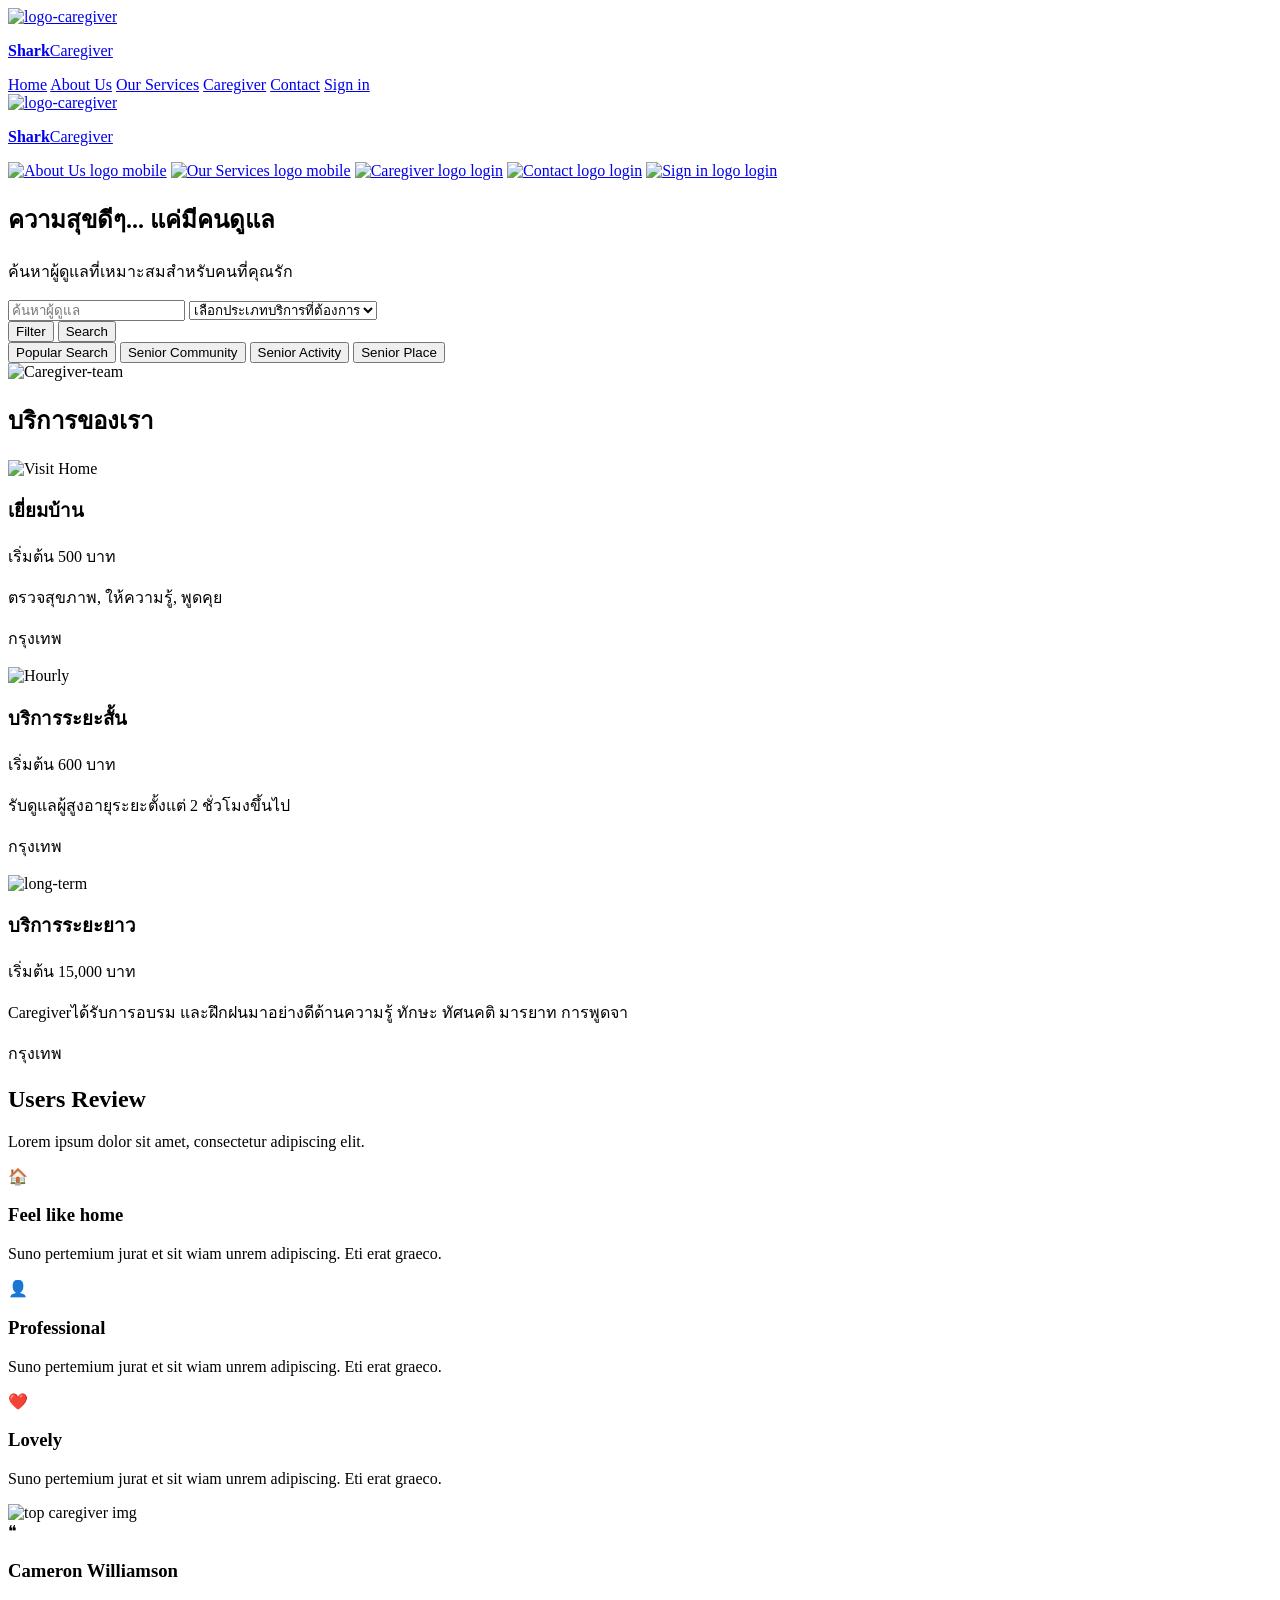
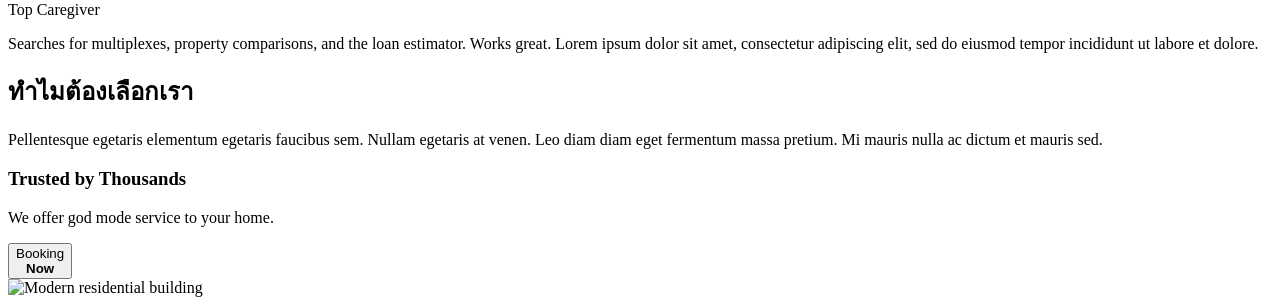
==== index.html @ 6cfd6b4a "link to login page" ====
<!DOCTYPE html>
<html lang="en" class="scroll-smooth">

	<head>
		<meta charset="UTF-8" />
		<title>caregiver services platform</title>
		<meta name="viewport" content="width=device-width, initial-scale=1.0"/>
		        <!--For SEO -->
		<meta name="caregiver" content="caregiver, services, senior care">

                <!-- Google Web Fonts -->
        <link rel="preconnect" href="https://fonts.googleapis.com">
        <link rel="preconnect" href="https://fonts.gstatic.com" crossorigin>
        <link href="https://fonts.googleapis.com/css2?family=Sarabun:ital,wght@0,100;0,200;0,300;0,400;0,500;0,600;0,700;0,800;1,100;1,200;1,300;1,400;1,500;1,600;1,700;1,800&family=Tinos:ital,wght@0,400;0,700;1,400;1,700&display=swap" rel="stylesheet">

        <link rel="stylesheet" type="text/css" href="./style.css" >
        <link rel="stylesheet" type="text/css" href="./style-mobile.css" />

                <!-- For tailwind -->
		<script src="https://cdn.jsdelivr.net/npm/@tailwindcss/browser@4"></script>
	</head>

	<body>

<!-- ***** Header Area Start ***** -->

<!-- Navbar Start -->
     <!-- Desktop Nav bra menu -->
    <header class="menu-desktop">
                <!--  Logo  -->
        <div class="menu-desktop-logo">
            <a href="index.html" class="logo-care">
            <img src="./asstes/images/logo.png" alt="logo-caregiver">
            <p><strong>Shark</strong>Caregiver</p>
        </div>
        </a>
                <!--  Menu List-->
        <div class="menu-desktop-list">
                <a href="#">Home</a>
                <a href="#">About Us</a>
                <a href="#">Our Services</a>
                <a href="#">Caregiver</a>
                <a href="#">Contact</a>
                <a href="#">Sign in</a>
      </div>
    </header>

    <!-- Mobile  Nav bra menu -->
    <header class="menu-mobile">
        <a href="index.html" class="logo-care">
            <img src="./asstes/images/logo.png" alt="logo-caregiver">
            <p><strong>Shark</strong>Caregiver</p>
                <!-- Mobile Menu List-->
        <a href="#"><img src="./asstes/images/comment-alt.svg" alt="About Us logo mobile" /></a>
        <a href="#"><img src="./asstes/images/service.svg" alt="Our Services logo mobile" /></a>
        <a href="#"><img src="./asstes/images/team.svg " alt="Caregiver logo login" /></a>
        <a href="#"><img src="./asstes/images/phone-call.svg " alt="Contact logo login" /></a>
        <a href="login/login.html"><img src="./asstes/images/user 2.svg " alt="Sign in logo login" /></a>

    </header>

<!-- ***** Header Area End ***** -->

<!-- ***** Main Area Start ***** -->

<main>

        <!--hero section -->

<section class="hero-desktop">
    <div class="hero-desktop-content">
        <h1>ความสุขดีๆ... แค่มีคนดูแล</h1>
        <p>ค้นหาผู้ดูแลที่เหมาะสมสำหรับคนที่คุณรัก</p>
            <form class="hero-desktop-form">
                <input type="text" placeholder="ค้นหาผู้ดูแล" />
                <select class="">
                    <option disabled selected>เลือกประเภทบริการที่ต้องการ</option>
                    <option>บริการเยี่ยมบ้านผูู้อายุ</option>
                    <option>แผนดูแลระยะยาว</option>
                    <option>แผนดูแลรายชั่วโมง</option>
                </select>
                <div class="hero-desktop-buttons">
                    <button type="button" class="hero-filter-btn">Filter</button>
                    <button type="submit" class="hero-search-btn">Search</button>
                </div>
            </form>
        <div class="hero-desktop-tab-button">
                <button>Popular Search</button>
                <button>Senior Community</button>
                <button>Senior Activity</button>
                <button>Senior Place</button>
        </div>
    </div>
        <div class="hero-desktop-img">
            <img src="https://thailand.generation.org/wp-content/uploads/2024/08/Final-Senior-care-professtional.png" alt="Caregiver-team" />
        </div>
</section>

    <!-- Our Services -->
<section class="desktop-services-section">
        <div class="desktop-services-container">
            <h2 class="desktop-services-title">บริการของเรา</h2>
                <div class="desktop-services-grid">
                        <!-- Services Card -->
                    <div class="desktop-services-card">
                    <div class="desktop-services-img">
                    <img src="https://www.vnshealth.org/wp-content/smush-webp/2022/05/best-qualities-caregiving-1536x1024.jpg.webp" alt="Visit Home" />
                    </div>
                    <div class="desktop-services-info">
                        <h3>เยี่ยมบ้าน</h3>
                        <p class="price">เริ่มต้น 500 บาท</p>
                        <p class="details">ตรวจสุขภาพ, ให้ความรู้, พูดคุย</p>
                        <p class="location">กรุงเทพ</p>
                    </div>
                </div>
                     <!-- Services Card -->
                <div class="desktop-services-card">
                    <div class="desktop-services-img">
                    <img src="https://bucknerparkwayplace.org/wp-content/uploads/2023/03/What-Are-the-Duties-of-a-Respite-Caregiver.png" alt="Hourly" />
                    </div>
                    <div class="desktop-services-info">
                        <h3>บริการระยะสั้น</h3>
                        <p class="price">เริ่มต้น 600 บาท</p>
                        <p class="details">รับดูแลผู้สูงอายุระยะตั้งแต่ 2 ชั่วโมงขึ้นไป</p>
                        <p class="location">กรุงเทพ</p>
                    </div>
                </div>
                        <!-- Services Card -->
                <div class="desktop-services-card">
                    <div class="desktop-services-img">
                    <img src="https://assets.contenthub.wolterskluwer.com/api/public/content/b18f3052df5143139623db4bf6ba83ad?v=3ec1d82d&t=w768l" alt="long-term" />
                    </div>
                    <div class="desktop-services-info">
                        <h3>บริการระยะยาว</h3>
                        <p class="price">เริ่มต้น 15,000 บาท</p>
                        <p class="details">Caregiverได้รับการอบรม และฝึกฝนมาอย่างดีด้านความรู้ ทักษะ ทัศนคติ มารยาท การพูดจา</p>
                        <p class="location">กรุงเทพ</p>
                    </div>
                </div>

            </div>
        </div>
    </section>

<!-- desktop Review section-->

<section class="desktop-users-rv">
  <div class="desktop-users-rv-container">
    <h2 class="desktop-users-rv-title">Users Review</h2>
    <p class="desktop-users-rv-subtitle">Lorem ipsum dolor sit amet, consectetur adipiscing elit.</p>

    <div class="desktop-users-rv-grid">
      <div class="desktop-users-rv-item">
        <div class="desktop-users-rv-icon">🏠</div>
            <h3>Feel like home</h3>
            <p>Suno pertemium jurat et sit wiam unrem adipiscing. Eti erat graeco.</p>
      </div>

      <div class="desktop-users-rv-item">
        <div class="desktop-users-rv-icon">👤</div>
        <h3>Professional</h3>
        <p>Suno pertemium jurat et sit wiam unrem adipiscing. Eti erat graeco.</p>
      </div>

      <div class="desktop-users-rv-item">
        <div class="desktop-users-rv-icon">❤️</div>
        <h3>Lovely</h3>
        <p>Suno pertemium jurat et sit wiam unrem adipiscing. Eti erat graeco.</p>
      </div>
    </div>
  </div>
</section>

<!-- desktop Top caregiver section-->

<section class="desktop-top-caregiver-section">
  <div class="desktop-top-caregiver-wrapper">
    <!-- Left: Static image -->
    <div class="desktop-top-caregiver-img">
      <img src="https://www.isavta.co.il/content/migrated-a779904c62a810bcaef859555e16fdc2-592.jpg" alt="top caregiver img" />
    </div>

    <!-- Right: Quote and info -->
    <div class="desktop-top-caregiver-content">
      <div class="quote-icon">❝</div>
        <h3 class="top-caregiver-name">Cameron Williamson</h3>
        <p class="top-caregiver-title">Top Caregiver</p>
        <p class="top-caregiver-text">
            Searches for multiplexes, property comparisons, and the loan estimator. Works great.
            Lorem ipsum dolor sit amet, consectetur adipiscing elit, sed do eiusmod tempor incididunt ut labore et dolore.
      </p>
    </div>
  </div>
</section>

<!-- desktop Why us section-->

<section class="desktop-why-us">
  <div class="desktop-why-us-wrapper">
    <!-- Left: Text content -->
    <div class="desktop-why-us-text">
      <h2>ทำไมต้องเลือกเรา</h2>
      <p class="desktop-why-us-intro">
        Pellentesque egetaris elementum egetaris faucibus sem. Nullam egetaris at venen. Leo diam diam eget fermentum massa pretium. Mi mauris nulla ac dictum et mauris sed.
      </p>
      <div class="desktop-why-us-feature">
        <h3>Trusted by Thousands</h3>
        <p>We offer god mode service to your home.</p>
      </div>

      <div class="desktop-why-us-stat">
        <button class="btn-stat">Booking<br><strong>Now</strong></button>
      </div>
    </div>

    <!-- Right: Image -->
    <div class="desktop-why-us-img">
      <img src="https://images.unsplash.com/photo-1570129477492-45c003edd2be?w=1200&q=80" alt="Modern residential building" />
    </div>
  </div>
</section>


</main>

<!-- ***** main Area End ***** -->


		<footer>

        </footer>
	</body>

</html>
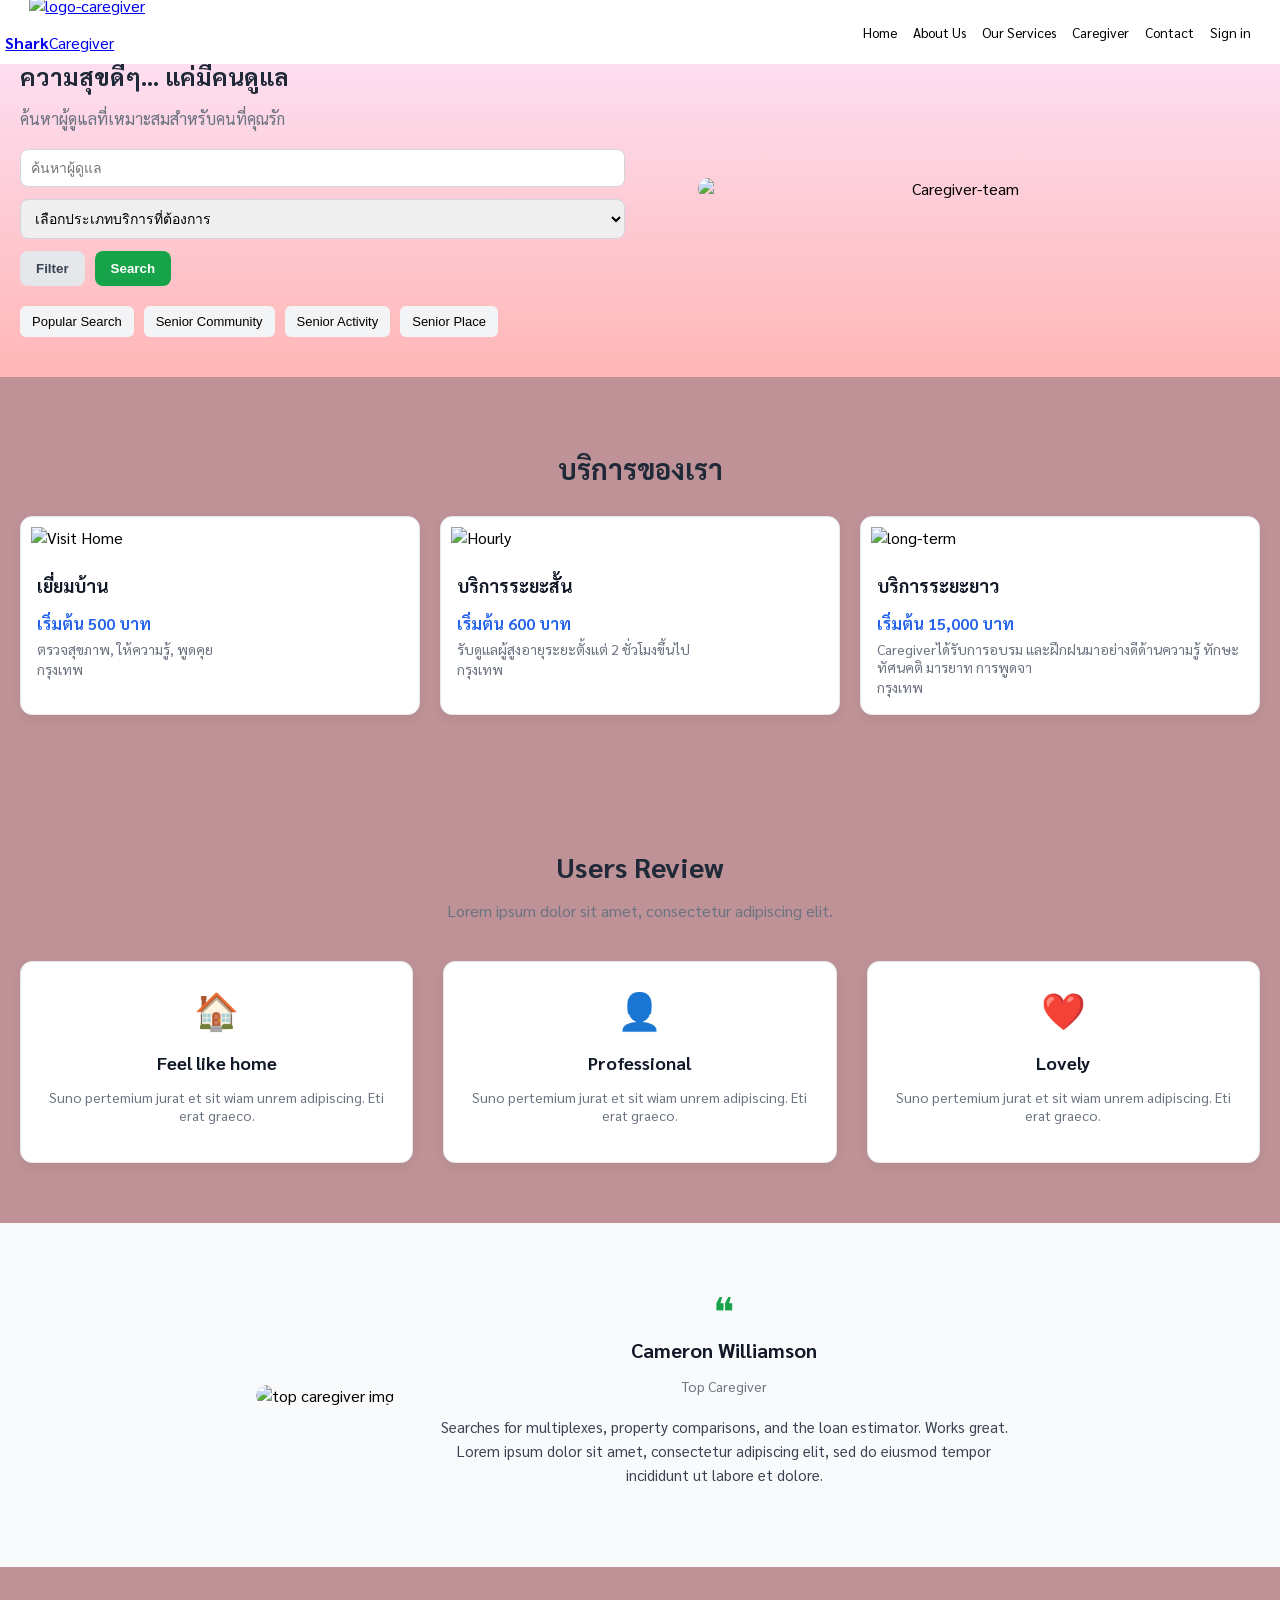
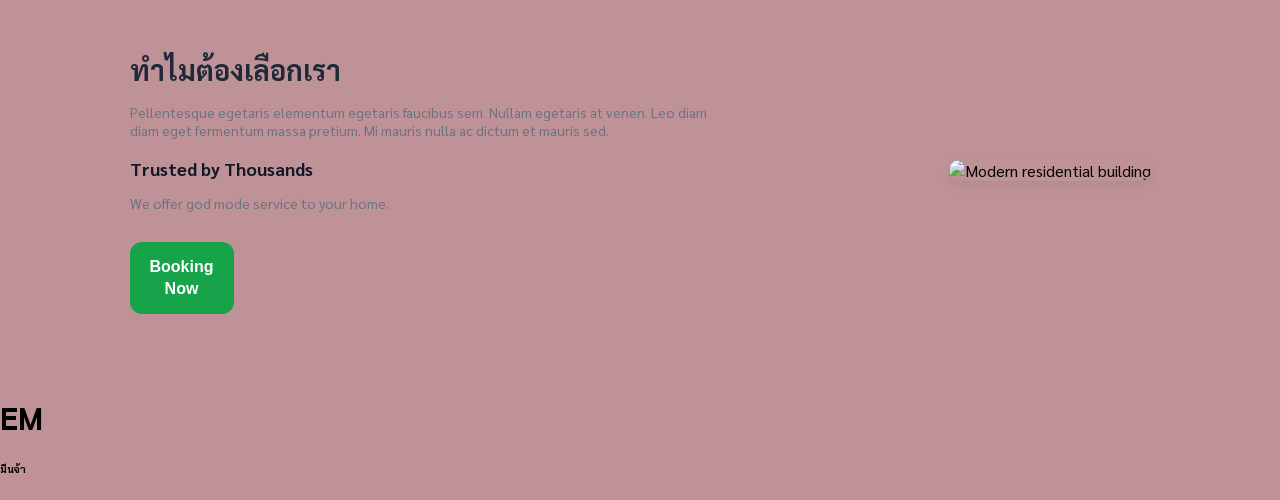
==== commit 281c8b9e: "Merge branch 'main' into develop" ====
--- a/index.html
+++ b/index.html
@@ -227,8 +227,9 @@
 
 
 		<footer>
-
-        </footer>
+      <h1>EM</h1>
+      <h6>มีนจ้า</h6>
+    </footer>
 	</body>
 
 </html>
--- a/style.css
+++ b/style.css
@@ -0,0 +1,424 @@
+@import url("https://fonts.googleapis.com/css2?family=Poppins:ital,wght@0,100;0,200;0,300;0,400;0,500;0,600;0,700;0,800;0,900;1,100;1,200;1,300;1,400;1,500;1,600;1,700;1,800;1,900&display=swap");
+
+@import url("https://fonts.googleapis.com/css2?family=Inter:ital,opsz,wght@0,14..https://fonts.googleapis.com/css2?family=Inter:ital,opsz,wght@0,14..32,100..900;1,14..32,100..900&display=swap,100..900;1,14..32,100..900&display=swap");
+
+:root {
+  --bg: #be9296;
+  --text: #1f2937;
+  --shadow: 0 8px 24px rgba(0,0,0,0.08);
+  --radius: 12px;
+}
+
+*,
+*::before,
+*::after { box-sizing: border-box; }
+
+html, body {
+  margin: 0;
+  padding: 0;
+  background: var(--bg);
+  color: black;
+  font-family:"Sarabun", "Tinos", Impact, Haettenschweiler, 'Arial Narrow Bold', sans-serif;
+}
+
+/*
+---------------------------------------------
+Header Style
+---------------------------------------------
+*/
+
+/* Desktop browser menu */
+header {
+  position: fixed;
+  top: 0px;
+  width: 100%;
+  background-color: white;
+  display: flex;
+  align-items: center;
+  justify-content: space-around;
+  height: 64px;
+  z-index: 1;
+  margin: 0 auto;
+}
+
+header img {
+  margin-left: 24px;
+  height: 24px;
+}
+
+.menu-desktop-list {
+  display: flex;
+  justify-content: flex-end;
+  margin-right: 8px;
+  width: 100%;
+  max-width: 1100px;
+}
+
+.menu-desktop-list a {
+  margin-right: 16px;
+  font-size: 0.85rem;
+  color: black;
+  text-decoration: none;
+}
+
+.menu-desktop-list a:hover {
+  background-color: gray;
+  color: white;
+}
+
+
+.menu-mobile {
+  display: none;
+}
+
+
+/*Hero section*/
+
+
+.hero-desktop {
+  display: flex;
+  flex-direction: row;
+  align-items: center;
+  padding: 40px 20px;
+  background: linear-gradient(to bottom, #fde6fc, #ffb6b6);
+  gap: 30px;
+}
+
+.hero-desktop-content {
+  flex: 1 1 48%;
+}
+.hero-desktop-content h1 {
+  font-size: 24px;
+  margin-bottom: 10px;
+  color: #1f2937;
+}
+
+.hero-desktop-content p {
+  font-size: 16px;
+  color: #6b7280;
+  margin-bottom: 20px;
+}
+
+.hero-desktop-form {
+  display: flex;
+  flex-direction: column;
+  gap: 12px;
+}
+
+.hero-desktop-form input,
+.hero-desktop-form select {
+  padding: 10px;
+  border: 1px solid #d1d5db;
+  border-radius: 8px;
+  font-size: 14px;
+  -webkit-border-radius: 8px;
+  -moz-border-radius: 8px;
+  -ms-border-radius: 8px;
+  -o-border-radius: 8px;
+}
+
+.hero-desktop-buttons {
+  display: flex;
+  gap: 10px;
+}
+
+.hero-desktop-buttons button {
+  padding: 10px 16px;
+  border-radius: 8px;
+  font-weight: 600;
+  cursor: pointer;
+  border: none;
+}
+
+.hero-filter-btn {
+  background: #e5e7eb;
+  color: #374151;
+}
+
+.hero-search-btn {
+  background: #16a34a;
+  color: white;
+}
+
+.hero-desktop-tab-button {
+  display: flex;
+  flex-wrap: wrap;
+  gap: 10px;
+  margin-top: 20px;
+}
+
+.hero-desktop-tab-button button {
+  background: #f3f4f6;
+  border: none;
+  padding: 8px 12px;
+  border-radius: 6px;
+  font-size: 13px;
+  cursor: pointer;
+}
+
+.hero-desktop-img {
+  position: relative;
+  text-align: center;
+  flex: 1 1 48%;
+  position: relative;
+  text-align: center;
+}
+
+.hero-desktop-img img {
+  width: 100%;
+  max-width: 520px;
+  height: auto;
+  border-radius: 12px;
+  display: inline-block;
+}
+
+/*Hero section end*/
+
+/* Our Services */
+.desktop-services-section {
+  padding: 50px 20px;
+}
+
+.desktop-services-title {
+  font-size: 28px;
+  margin-bottom: 30px;
+  text-align: center;
+  color: #1f2937;
+}
+
+.desktop-services-grid {
+  display: grid;
+  grid-template-columns: repeat(auto-fit, minmax(280px, 1fr));
+  gap: 20px;
+}
+
+.desktop-services-card {
+  background: #fff;
+  border: 1px solid #e5e7eb;
+  border-radius: 12px;
+  overflow: hidden;
+  box-shadow: 0 4px 12px rgba(0,0,0,0.05);
+  transition: transform 0.2s ease;
+  -webkit-transition: transform 0.2s ease;
+  -moz-transition: transform 0.2s ease;
+  -ms-transition: transform 0.2s ease;
+  -o-transition: transform 0.2s ease;
+  overflow: hidden;;
+}
+
+.desktop-services-card:hover {
+  transform: translateY(-4px);
+}
+
+.desktop-services-img {
+  position: relative;
+  padding: 10px;
+}
+
+.desktop-services-img img {
+  width: 100%;
+  height: auto;
+  object-fit: cover;
+}
+
+.desktop-services-info {
+  padding: 16px;
+}
+
+.desktop-services-info h3 {
+  margin: 0 0 8px;
+  font-size: 18px;
+  color: #111827;
+}
+
+.price {
+  font-weight: bold;
+  color: #2563eb;
+  margin-bottom: 6px;
+}
+
+.details, .location {
+  font-size: 14px;
+  color: #6b7280;
+  margin: 2px 0;
+}
+
+/* Review section */
+
+.desktop-users-rv {
+  padding: 60px 20px;
+  text-align: center;
+}
+
+.desktop-users-rv-title {
+  font-size: 28px;
+  margin-bottom: 10px;
+  color: #1f2937;
+}
+
+.desktop-users-rv-subtitle {
+  font-size: 16px;
+  color: #6b7280;
+  margin-bottom: 40px;
+}
+
+.desktop-users-rv-grid {
+  display: grid;
+  grid-template-columns: repeat(auto-fit, minmax(240px, 1fr));
+  gap: 30px;
+}
+
+.desktop-users-rv-item {
+  background: #ffffff;
+  border: 1px solid #e5e7eb;
+  border-radius: 12px;
+  padding: 24px;
+  box-shadow: 0 4px 12px rgba(0,0,0,0.05);
+  transition: transform 0.2s ease;
+}
+
+.desktop-users-rv-item :hover {
+  transform: translateY(-4px);
+}
+
+.desktop-users-rv-icon {
+  font-size: 36px;
+  margin-bottom: 16px;
+  color: #16a34a;
+}
+
+.desktop-users-rv-item h3 {
+  font-size: 18px;
+  margin-bottom: 10px;
+  color: #111827;
+}
+
+.desktop-users-rv-item p {
+  font-size: 14px;
+  color: #6b7280;
+}
+
+/* Top caregiver section */
+
+.desktop-top-caregiver-section {
+  padding: 60px 20px;
+  background: #f9fafb;
+}
+
+.desktop-top-caregiver-wrapper {
+  display: flex;
+  flex-direction: row;
+  gap: 30px;
+  justify-content: center;
+  align-items: center;
+}
+
+.desktop-top-caregiver-img {
+  max-width: 300px;
+  border-radius: 12px;
+  overflow: hidden;
+}
+
+.desktop-top-caregiver-img img {
+  width: 100%;
+  display: block;
+  border-radius: 12px;
+}
+
+.desktop-top-caregiver-content {
+  max-width: 600px;
+  text-align: center;
+}
+
+.quote-icon {
+  font-size: 40px;
+  color: #16a34a;
+  margin-bottom: 2px;
+}
+
+.top-caregiver-name {
+  font-size: 20px;
+  margin: 0;
+  color: #111827;
+}
+
+.top-caregiver-title {
+  font-size: 14px;
+  color: #6b7280;
+  margin-bottom: 20px;
+}
+
+.top-caregiver-text {
+  font-size: 15px;
+  color: #374151;
+  line-height: 1.6;
+  margin-bottom: 20px;
+}
+
+/* why us section */
+.desktop-why-us {
+  padding: 60px 20px;
+}
+
+.desktop-why-us-wrapper {
+  display: flex;
+  flex-direction: row;
+  justify-content: space-around;
+  align-items: center;
+}
+
+.desktop-why-us-text {
+  max-width: 600px;
+}
+
+.desktop-why-us-text h2 {
+  font-size: 28px;
+  color: #1f2937;
+  margin-bottom: 16px;
+}
+
+.desktop-why-us-text-intro {
+  font-size: 15px;
+  color: #6b7280;
+  margin-bottom: 24px;
+  line-height: 1.6;
+}
+
+.desktop-why-us-feature {
+  margin-bottom: 20px;
+}
+
+.desktop-why-us h3 {
+  font-size: 18px;
+  color: #111827;
+  margin-bottom: 6px;
+}
+
+.desktop-why-us p {
+  font-size: 14px;
+  color: #6b7280;
+}
+
+.desktop-why-us-stat {
+  margin-top: 30px;
+}
+
+.btn-stat {
+  background: #16a34a;
+  color: white;
+  border: none;
+  padding: 14px 20px;
+  border-radius: 12px;
+  font-size: 16px;
+  font-weight: bold;
+  text-align: center;
+  line-height: 1.4;
+  cursor: default;
+}
+
+.desktop-why-us-img img {
+  width: 100%;
+  max-width: 500px;
+  border-radius: 12px;
+  box-shadow: 0 4px 12px rgba(0,0,0,0.05);
+}
